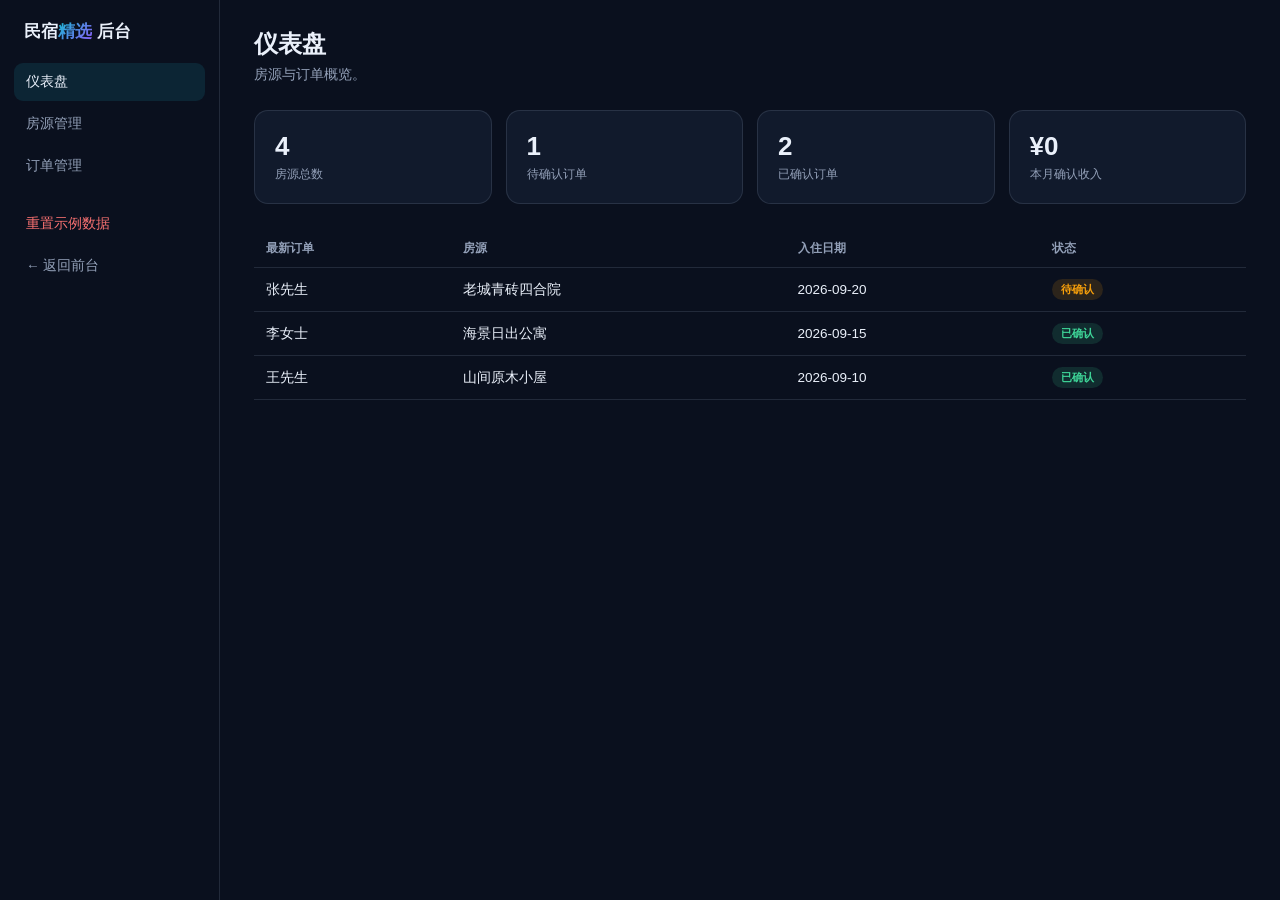
==== admin.html @ 6e1cefca "Initial commit: functional vacation rental booking system (frontend + admin)" ====
<!DOCTYPE html>
<html lang="zh-CN">
<head>
<meta charset="UTF-8">
<meta name="viewport" content="width=device-width, initial-scale=1.0">
<title>房东后台 · 民宿短租管理系统（精简开源版）</title>
<link rel="stylesheet" href="style.css">
</head>
<body>
  <div class="admin-layout">
    <aside class="sidebar">
      <div class="brand">民宿<span class="accent">精选</span> 后台</div>
      <div class="side-link active" data-view="dashboard">仪表盘</div>
      <div class="side-link" data-view="properties">房源管理</div>
      <div class="side-link" data-view="bookings">订单管理</div>
      <div class="side-link" id="btnResetData" style="margin-top:20px;color:var(--red)">重置示例数据</div>
      <a href="index.html" class="side-link">← 返回前台</a>
    </aside>

    <main class="admin-main">
      <section id="view-dashboard" class="admin-view active">
        <div class="page-head"><h1>仪表盘</h1><p>房源与订单概览。</p></div>
        <div class="stat-grid" id="statGrid"></div>
        <table>
          <thead><tr><th>最新订单</th><th>房源</th><th>入住日期</th><th>状态</th></tr></thead>
          <tbody id="recentBookingsBody"></tbody>
        </table>
      </section>

      <section id="view-properties" class="admin-view">
        <div class="page-head"><h1>房源管理</h1><p>添加、编辑或下架房源。</p></div>
        <div class="table-toolbar">
          <span></span>
          <button class="btn btn-primary btn-sm" id="btnAddProperty">+ 新增房源</button>
        </div>
        <table>
          <thead><tr><th>房源名称</th><th>位置</th><th>价格/晚</th><th>容纳人数</th><th>操作</th></tr></thead>
          <tbody id="propertiesBody"></tbody>
        </table>
      </section>

      <section id="view-bookings" class="admin-view">
        <div class="page-head"><h1>订单管理</h1><p>确认或取消预订申请。</p></div>
        <div class="table-toolbar">
          <div class="filter-row" id="bookingFilters">
            <button class="filter-btn active" data-status="all">全部</button>
            <button class="filter-btn" data-status="pending">待确认</button>
            <button class="filter-btn" data-status="confirmed">已确认</button>
            <button class="filter-btn" data-status="cancelled">已取消</button>
          </div>
        </div>
        <table>
          <thead><tr><th>房源</th><th>客人</th><th>入住</th><th>离店</th><th>人数</th><th>状态</th><th>操作</th></tr></thead>
          <tbody id="bookingsBody"></tbody>
        </table>
      </section>
    </main>
  </div>

  <div class="modal-backdrop" id="propModalBackdrop">
    <div class="modal">
      <button class="modal-close" id="btnClosePropModal">&times;</button>
      <h2 id="propModalTitle">新增房源</h2>
      <div id="propModalMsg"></div>
      <form id="propertyForm" novalidate>
        <input type="hidden" id="propIdInput">
        <div class="field"><label>房源名称</label><input id="propNameInput" type="text" required></div>
        <div class="field"><label>位置</label><input id="propLocationInput" type="text" required></div>
        <div class="field-row">
          <div class="field"><label>价格/晚（元）</label><input id="propPriceInput" type="number" min="0" required></div>
          <div class="field"><label>最大容纳人数</label><input id="propCapacityInput" type="number" min="1" required></div>
        </div>
        <div class="field"><label>简介</label><textarea id="propDescInput" rows="3"></textarea></div>
        <button type="submit" class="btn btn-primary btn-block">保存</button>
      </form>
    </div>
  </div>

  <script src="data.js"></script>
  <script src="admin.js"></script>
</body>
</html>
---- style.css ----
:root{--ink:#0A101E;--surface:#111a2c;--surface2:#16223a;--line:rgba(147,160,184,.18);--muted:#93A0B8;--text:#EAF0FA;--cyan:#19B8D4;--violet:#8B5CF6;--green:#3ED598;--red:#F87171;--amber:#F59E0B;--radius:14px;color-scheme:dark}
*{box-sizing:border-box}
body{margin:0;background:var(--ink);color:var(--text);font-family:-apple-system,BlinkMacSystemFont,"Segoe UI","PingFang SC","Microsoft YaHei",sans-serif;min-height:100vh}
a{color:inherit;text-decoration:none}

.topbar{display:flex;align-items:center;justify-content:space-between;padding:16px 32px;border-bottom:1px solid var(--line)}
.brand{font-size:17px;font-weight:700}
.brand .accent{background:linear-gradient(135deg,var(--cyan),var(--violet));-webkit-background-clip:text;background-clip:text;color:transparent}
.nav-link{font-size:13px;color:var(--muted);border:1px solid var(--line);padding:7px 14px;border-radius:8px}
.nav-link:hover{border-color:var(--cyan);color:var(--text)}

.container{max-width:1100px;margin:0 auto;padding:28px 32px}
.page-head h1{font-size:24px;font-weight:700;margin:0 0 6px}
.page-head p{color:var(--muted);font-size:14px;margin:0 0 26px;max-width:700px}

.prop-grid{display:grid;grid-template-columns:repeat(auto-fill,minmax(240px,1fr));gap:16px}
.prop-card{background:var(--surface);border:1px solid var(--line);border-radius:var(--radius);overflow:hidden;cursor:pointer;transition:transform .2s,border-color .2s}
.prop-card:hover{transform:translateY(-3px);border-color:rgba(25,184,212,.4)}
.prop-card__img{height:120px}
.prop-card__body{padding:16px}
.prop-card__body h3{margin:0 0 4px;font-size:15px}
.prop-card__loc{font-size:12px;color:var(--muted);margin-bottom:8px}
.prop-card__price{font-size:15px;font-weight:700;color:var(--cyan)}
.prop-card__price span{font-size:11px;color:var(--muted);font-weight:400}

.modal-backdrop{position:fixed;inset:0;background:rgba(4,8,16,.75);display:none;align-items:center;justify-content:center;padding:20px;z-index:50}
.modal-backdrop.show{display:flex}
.modal{background:var(--surface);border:1px solid var(--line);border-radius:18px;max-width:460px;width:100%;max-height:88vh;overflow:auto;padding:26px}
.modal h2{margin:0 0 6px;font-size:18px}
.modal .sub{color:var(--muted);font-size:12.5px;margin:0 0 18px}
.modal-close{float:right;background:none;border:none;color:var(--muted);font-size:20px;cursor:pointer}

.field{display:flex;flex-direction:column;gap:6px;margin-bottom:14px}
.field label{font-size:12px;color:var(--muted);font-weight:600}
.field input,.field select,.field textarea{background:rgba(147,160,184,.06);border:1px solid var(--line);border-radius:8px;padding:9px 11px;color:var(--text);font-family:inherit;font-size:13.5px;outline:none;width:100%}
.field input:focus,.field select:focus,.field textarea:focus{border-color:var(--cyan)}
.field-row{display:grid;grid-template-columns:1fr 1fr;gap:10px}

.btn{font-family:inherit;font-size:13.5px;font-weight:600;padding:10px 18px;border-radius:9px;border:1px solid var(--line);background:transparent;color:var(--text);cursor:pointer}
.btn:hover{border-color:var(--cyan)}
.btn-primary{background:linear-gradient(135deg,var(--cyan),var(--violet));border:none;color:#06121A}
.btn-block{width:100%}
.btn-sm{padding:5px 11px;font-size:12px}
.btn-danger{border-color:rgba(248,113,113,.4);color:var(--red)}

.msg{margin:0 0 14px;font-size:12.5px;padding:9px 12px;border-radius:8px}
.msg.error{background:rgba(248,113,113,.1);border:1px solid rgba(248,113,113,.3);color:var(--red)}
.msg.success{background:rgba(62,213,152,.1);border:1px solid rgba(62,213,152,.3);color:var(--green)}

.booked-ranges{font-size:12px;color:var(--muted);margin:0 0 16px;padding:10px 12px;background:rgba(147,160,184,.05);border-radius:8px}
.booked-ranges strong{color:var(--text)}

/* admin */
.admin-layout{display:flex;min-height:100vh}
.sidebar{width:220px;flex-shrink:0;border-right:1px solid var(--line);padding:20px 14px}
.sidebar .brand{padding:0 10px 20px}
.side-link{display:block;padding:10px 12px;border-radius:9px;font-size:13.5px;color:var(--muted);margin-bottom:4px;cursor:pointer}
.side-link:hover{background:rgba(147,160,184,.06)}
.side-link.active{background:rgba(25,184,212,.12);color:var(--text)}
.admin-main{flex:1;padding:28px 34px;overflow:auto}
.admin-view{display:none}
.admin-view.active{display:block}

.stat-grid{display:grid;grid-template-columns:repeat(4,1fr);gap:14px;margin-bottom:26px}
.stat-card{background:var(--surface);border:1px solid var(--line);border-radius:var(--radius);padding:20px}
.stat-card .num{font-size:26px;font-weight:800}
.stat-card .label{font-size:12px;color:var(--muted);margin-top:4px}

table{width:100%;border-collapse:collapse;font-size:13.5px}
th{text-align:left;padding:10px 12px;color:var(--muted);font-weight:600;border-bottom:1px solid var(--line);font-size:12px}
td{padding:11px 12px;border-bottom:1px solid var(--line)}
.badge{display:inline-block;font-size:11px;font-weight:700;padding:3px 9px;border-radius:999px}
.badge.confirmed{background:rgba(62,213,152,.14);color:var(--green)}
.badge.pending{background:rgba(245,158,11,.14);color:var(--amber)}
.badge.cancelled{background:rgba(248,113,113,.14);color:var(--red)}
.table-actions{display:flex;gap:6px}
.table-toolbar{display:flex;justify-content:space-between;align-items:center;margin-bottom:16px}
.filter-row{display:flex;gap:6px}
.filter-btn{font-size:12px;padding:6px 12px;border-radius:999px;border:1px solid var(--line);background:transparent;color:var(--muted);cursor:pointer}
.filter-btn.active{border-color:var(--cyan);color:var(--text)}

@media (max-width:820px){
  .admin-layout{flex-direction:column}
  .sidebar{width:100%;display:flex;overflow-x:auto;border-right:none;border-bottom:1px solid var(--line)}
  .stat-grid{grid-template-columns:repeat(2,1fr)}
}
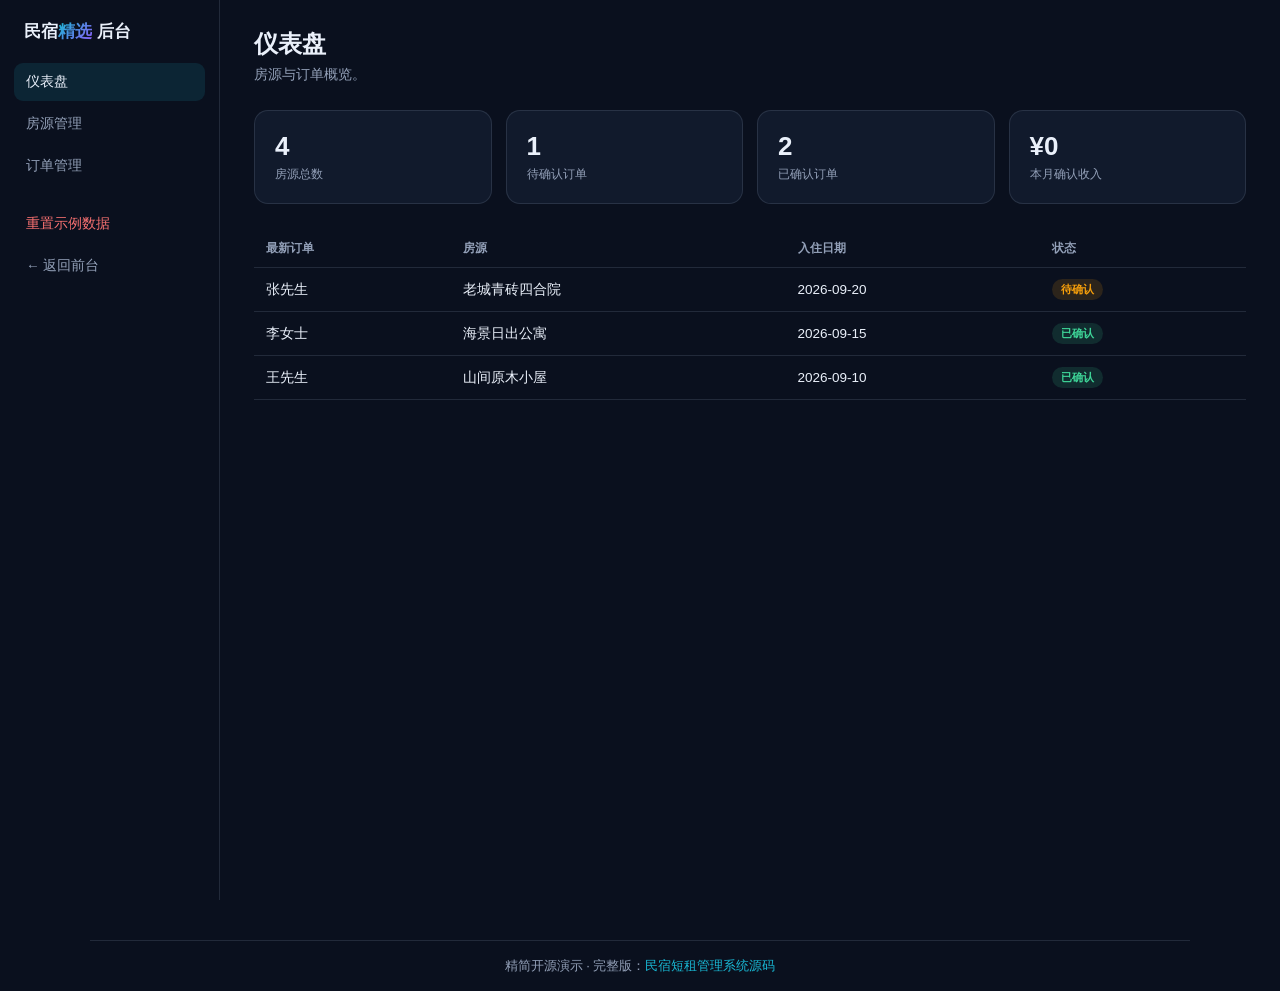
==== commit 9b565302: "Add footer link to the full commercial product page" ====
--- a/admin.html
+++ b/admin.html
@@ -78,5 +78,7 @@
 
   <script src="data.js"></script>
   <script src="admin.js"></script>
+
+<footer style="margin:40px auto 16px;max-width:1100px;padding:16px 20px 0;border-top:1px solid var(--line,rgba(147,160,184,.18));text-align:center;color:var(--muted,#93A0B8);font-size:13px">精简开源演示 &middot; 完整版：<a href="https://inzyxuashop.com/minsu-yuanma.html" target="_blank" rel="noopener" style="color:var(--cyan,#19B8D4);text-decoration:none">民宿短租管理系统源码</a></footer>
 </body>
 </html>
